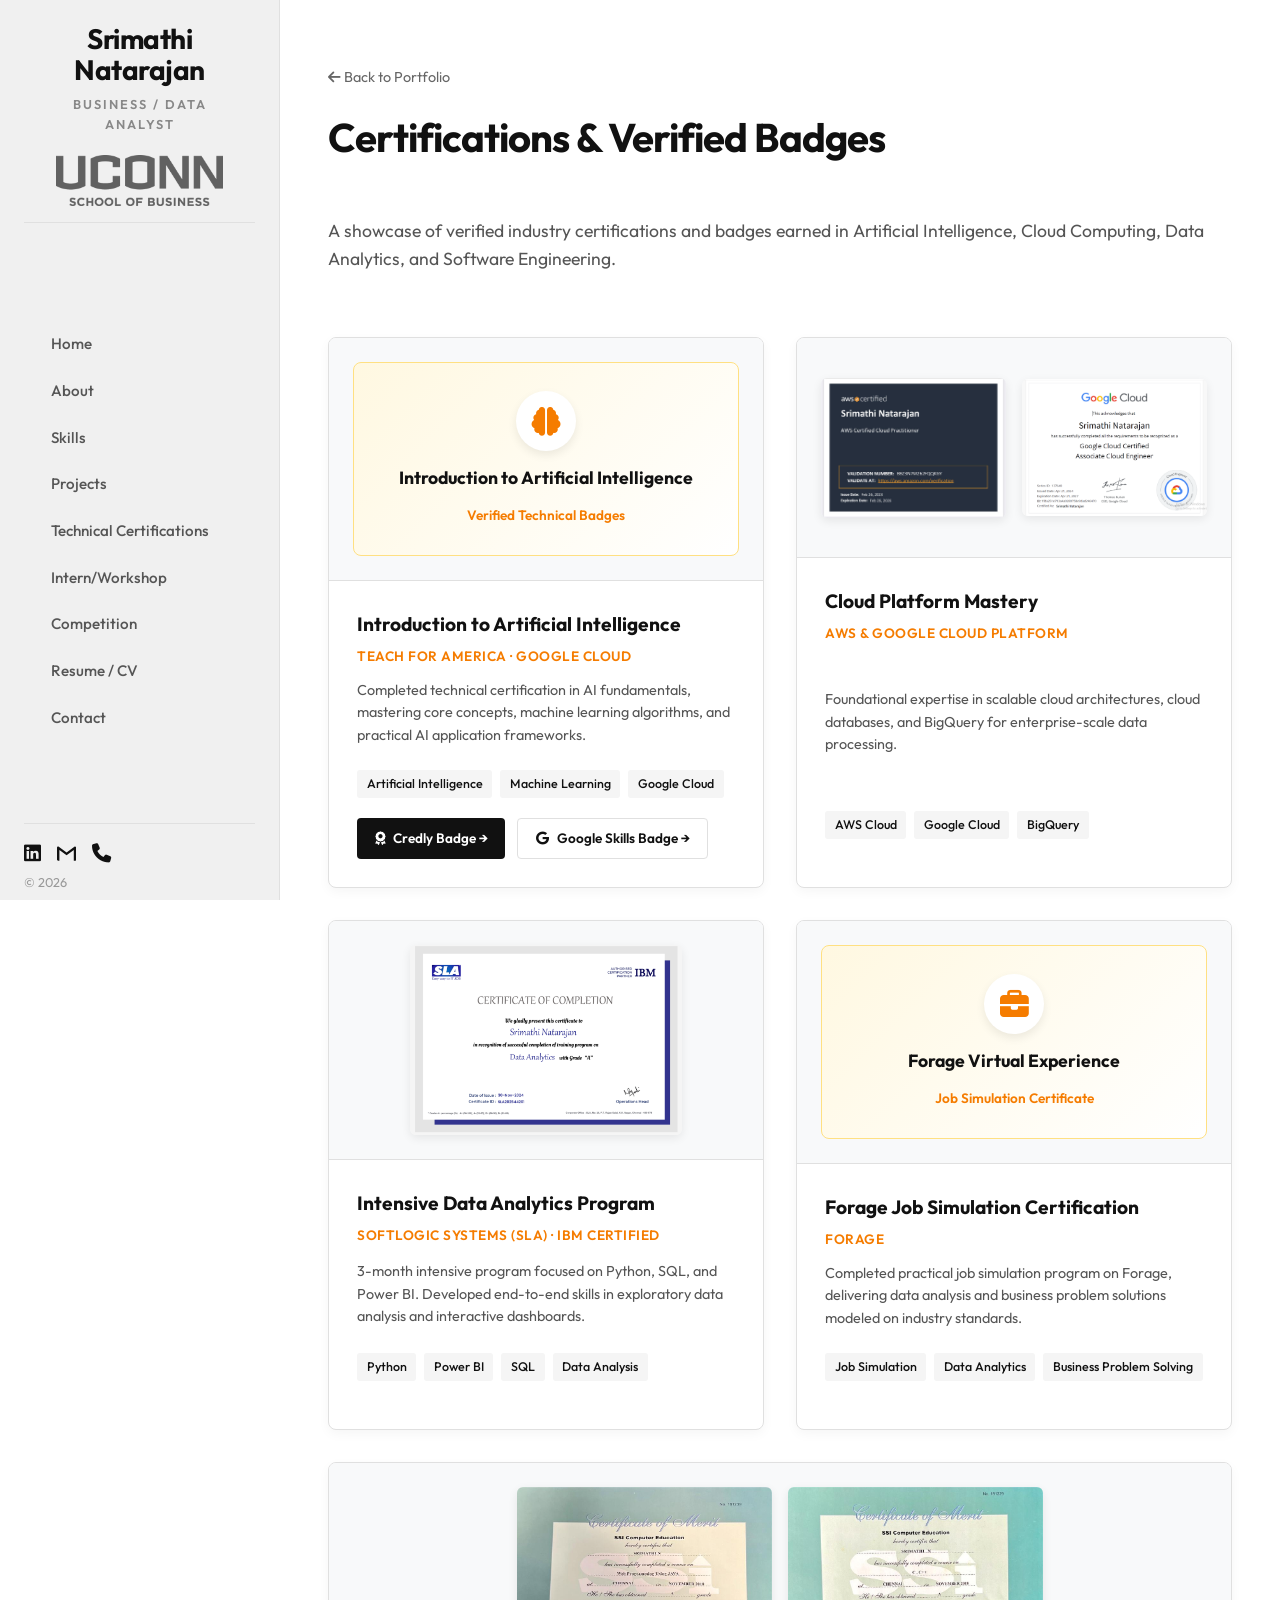
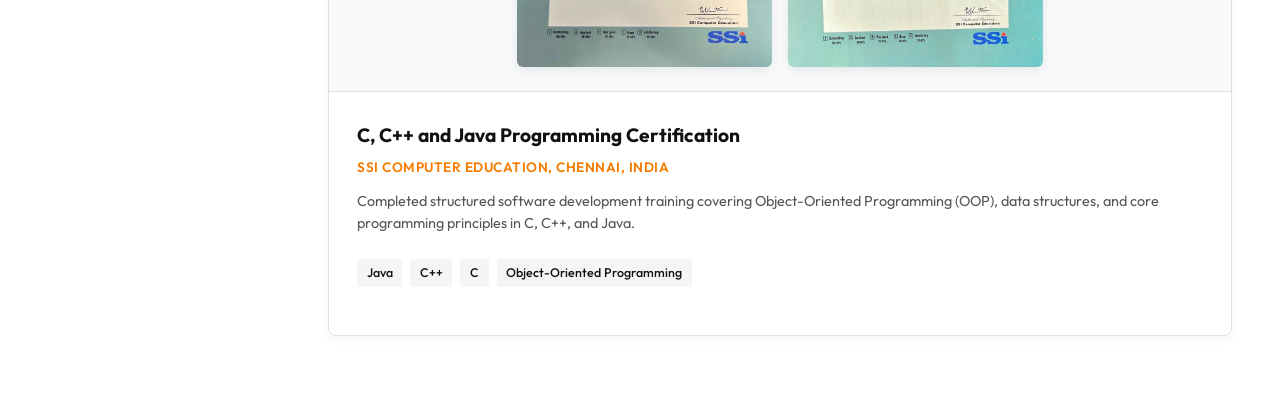
==== certifications.html @ 3b70337e "Add files via upload" ====
<!DOCTYPE html>
<html lang="en">

<head>
    <meta charset="UTF-8">
    <meta name="viewport" content="width=device-width, initial-scale=1.0">
    <title>Technical Certifications | Srimathi Natarajan</title>
    <meta name="description"
        content="Technical certifications and verified professional badges earned by Srimathi Natarajan in AI, Cloud, Data Analytics, and Software Engineering.">
    <link rel="preconnect" href="https://fonts.googleapis.com">
    <link rel="preconnect" href="https://fonts.gstatic.com" crossorigin>
    <link href="https://fonts.googleapis.com/css2?family=Outfit:wght@300;400;500;600;700&display=swap" rel="stylesheet">
    <link rel="stylesheet" href="https://cdnjs.cloudflare.com/ajax/libs/font-awesome/6.4.0/css/all.min.css">
    <link rel="stylesheet" href="style.css">
</head>

<body>
    <div class="app-layout">
        <!-- Sidebar Navigation -->
        <aside class="sidebar">
            <div class="sidebar-header">
                <h2>Srimathi Natarajan</h2>
                <p>Business / Data Analyst</p>
                <div class="logo-container">
                    <img src="uconn_business_logo.png" alt="Uconn Business Logo" class="uconn-logo">
                </div>
            </div>

            <nav class="sidebar-nav">
                <a href="index.html#hero" class="nav-link">Home</a>
                <a href="index.html#about" class="nav-link">About</a>
                <a href="index.html#skills" class="nav-link">Skills</a>
                <a href="projects.html" class="nav-link">Projects</a>
                <a href="certifications.html" class="nav-link active">Technical Certifications</a>
                <a href="intern-workshop.html" class="nav-link">Intern/Workshop</a>
                <a href="travelers-case-study.html" class="nav-link">Competition</a>
                <a href="Srimathi_Natarajan_Resume.pdf" target="_blank" class="nav-link"
                    download="Srimathi_Natarajan_Resume">Resume / CV</a>
                <a href="index.html#contact" class="nav-link">Contact</a>
            </nav>

            <div class="sidebar-footer">
                <div class="social-links">
                    <button class="social-btn" data-url="https://www.linkedin.com/in/srimathi-natarajan-424b54169">
                        <i class="fa-brands fa-linkedin"></i>
                    </button>
                    <button class="social-btn"
                        data-url="https://mail.google.com/mail/?view=cm&fs=1&to=srimathi.natarajan23@gmail.com">
                        <svg class="gmail-icon" xmlns="http://www.w3.org/2000/svg" viewBox="0 0 24 24">
                            <path
                                d="M24 4.5v15c0 .85-.65 1.5-1.5 1.5H21V7.39l-9 6.58-9-6.58V21H1.5C.65 21 0 20.35 0 19.5v-15c0-1.17 1.32-1.88 2.26-1.19L12 10.61l9.74-7.3c.94-.69 2.26 0 2.26 1.19z" />
                        </svg>
                    </button>
                    <button class="social-btn" data-url="tel:8607077606">
                        <i class="fa-solid fa-phone"></i>
                    </button>
                </div>
                <p>&copy; 2026</p>
            </div>
        </aside>

        <!-- Mobile Header Toggle -->
        <div class="mobile-toggle-bar">
            <div class="brand">Srimathi</div>
            <button class="menu-toggle"><i class="fa-solid fa-bars"></i></button>
        </div>

        <!-- Main Content -->
        <main class="main-content">
            <section class="section">
                <div class="container">
                    <header class="page-header">
                        <a href="index.html" class="back-link">
                            <i class="fa-solid fa-arrow-left"></i> Back to Portfolio
                        </a>
                        <h1 class="section-title">Certifications &amp; Verified Badges</h1>
                        <p class="section-subtitle">A showcase of verified industry certifications and badges earned in Artificial Intelligence, Cloud Computing, Data Analytics, and Software Engineering.</p>
                    </header>

                    <!-- Certifications Showcase Grid -->
                    <div class="cert-showcase-grid">

                        <!-- 1. AI Certification & Badges -->
                        <div class="cert-visual-card">
                            <div class="cert-media-wrap">
                                <div class="cert-badge-box">
                                    <div class="cert-badge-icon-wrapper">
                                        <i class="fa-solid fa-brain"></i>
                                    </div>
                                    <strong style="font-size: 1.1rem; color: var(--text-black);">Introduction to Artificial Intelligence</strong>
                                    <span style="font-size: 0.85rem; color: #f57c00; font-weight: 600;">Verified Technical Badges</span>
                                </div>
                            </div>
                            <div class="cert-body">
                                <h3>Introduction to Artificial Intelligence</h3>
                                <p class="cert-org">Teach For America &middot; Google Cloud</p>
                                <p>Completed technical certification in AI fundamentals, mastering core concepts, machine learning algorithms, and practical AI application frameworks.</p>
                                <div class="cert-tags">
                                    <span>Artificial Intelligence</span>
                                    <span>Machine Learning</span>
                                    <span>Google Cloud</span>
                                </div>
                                <div class="cert-links">
                                    <a href="https://www.credly.com/badges/fa4dc673-edb9-4916-a87b-080b21020814" target="_blank" rel="noopener noreferrer" class="cert-link-btn">
                                        <i class="fa-solid fa-award"></i> Credly Badge &rarr;
                                    </a>
                                    <a href="https://www.skills.google/public_profiles/f2c7f823-67c6-489e-9fb5-f563c158ccdb/badges/26082432" target="_blank" rel="noopener noreferrer" class="cert-link-btn btn-outline-cert">
                                        <i class="fa-brands fa-google"></i> Google Skills Badge &rarr;
                                    </a>
                                </div>
                            </div>
                        </div>

                        <!-- 2. Cloud Platform Mastery -->
                        <div class="cert-visual-card">
                            <div class="cert-media-wrap">
                                <img src="aws_certification.png" alt="AWS Certified Cloud Practitioner">
                                <img src="gcp_certification.png" alt="Google Cloud Certified Associate Cloud Engineer">
                            </div>
                            <div class="cert-body">
                                <h3>Cloud Platform Mastery</h3>
                                <p class="cert-org">AWS &amp; Google Cloud Platform</p>
                                <p>Foundational expertise in scalable cloud architectures, cloud databases, and BigQuery for enterprise-scale data processing.</p>
                                <div class="cert-tags">
                                    <span>AWS Cloud</span>
                                    <span>Google Cloud</span>
                                    <span>BigQuery</span>
                                </div>
                            </div>
                        </div>

                        <!-- 3. Data Analytics Program -->
                        <div class="cert-visual-card">
                            <div class="cert-media-wrap">
                                <img src="data_analytics_cert.png" alt="Data Analytics Certificate" class="single-cert-img">
                            </div>
                            <div class="cert-body">
                                <h3>Intensive Data Analytics Program</h3>
                                <p class="cert-org">Softlogic Systems (SLA) &middot; IBM Certified</p>
                                <p>3-month intensive program focused on Python, SQL, and Power BI. Developed end-to-end skills in exploratory data analysis and interactive dashboards.</p>
                                <div class="cert-tags">
                                    <span>Python</span>
                                    <span>Power BI</span>
                                    <span>SQL</span>
                                    <span>Data Analysis</span>
                                </div>
                            </div>
                        </div>

                        <!-- 4. Forage Job Simulation -->
                        <div class="cert-visual-card">
                            <div class="cert-media-wrap">
                                <div class="cert-badge-box">
                                    <div class="cert-badge-icon-wrapper">
                                        <i class="fa-solid fa-briefcase"></i>
                                    </div>
                                    <strong style="font-size: 1.1rem; color: var(--text-black);">Forage Virtual Experience</strong>
                                    <span style="font-size: 0.85rem; color: #f57c00; font-weight: 600;">Job Simulation Certificate</span>
                                </div>
                            </div>
                            <div class="cert-body">
                                <h3>Forage Job Simulation Certification</h3>
                                <p class="cert-org">Forage</p>
                                <p>Completed practical job simulation program on Forage, delivering data analysis and business problem solutions modeled on industry standards.</p>
                                <div class="cert-tags">
                                    <span>Job Simulation</span>
                                    <span>Data Analytics</span>
                                    <span>Business Problem Solving</span>
                                </div>
                            </div>
                        </div>

                        <!-- 5. Programming Certification -->
                        <div class="cert-visual-card" style="grid-column: span 2;">
                            <div class="cert-media-wrap">
                                <img src="java_certification.png" alt="Java Programming Certificate">
                                <img src="cpp_certification.png" alt="C/C++ Programming Certificate">
                            </div>
                            <div class="cert-body">
                                <h3>C, C++ and Java Programming Certification</h3>
                                <p class="cert-org">SSI Computer Education, Chennai, India</p>
                                <p>Completed structured software development training covering Object-Oriented Programming (OOP), data structures, and core programming principles in C, C++, and Java.</p>
                                <div class="cert-tags">
                                    <span>Java</span>
                                    <span>C++</span>
                                    <span>C</span>
                                    <span>Object-Oriented Programming</span>
                                </div>
                            </div>
                        </div>

                    </div>
                </div>
            </section>
        </main>
    </div>
    <script src="script.js"></script>
</body>

</html>
---- style.css ----
:root {
    /* Strict Neutral Monochrome - Grey & White */
    --bg-white: #ffffff;
    --bg-grey: #f9f9f9;
    --bg-sidebar: #f0f0f0;
    /* Light Grey Sidebar */

    --text-black: #111111;
    --text-grey: #555555;
    --border-color: #e0e0e0;

    --font-main: 'Outfit', sans-serif;
    --transition: all 0.3s ease;

    --sidebar-width: 280px;
}

* {
    margin: 0;
    padding: 0;
    box-sizing: border-box;
}

html {
    scroll-behavior: smooth;
}

body {
    font-family: var(--font-main);
    color: var(--text-black);
    background-color: var(--bg-white);
    line-height: 1.6;
}

a {
    text-decoration: none;
    color: inherit;
    transition: var(--transition);
}

img {
    max-width: 100%;
    display: block;
}

/* Layout */
.app-layout {
    display: flex;
    min-height: 100vh;
}

/* Sidebar Styling */
.sidebar {
    width: var(--sidebar-width);
    background-color: var(--bg-sidebar);
    height: 100vh;
    position: fixed;
    top: 0;
    left: 0;
    padding: 0.5rem 1.5rem;
    display: flex;
    flex-direction: column;
    justify-content: space-between;
    border-right: 1px solid var(--border-color);
    z-index: 100;
}

.sidebar-header {
    margin-bottom: 0.5rem;
}

.logo-container {
    display: flex;
    align-items: center;
    gap: 1rem;
    margin-bottom: 0.5rem;
    margin-top: 0.5rem;
    /* Space between logos and name */
}

.sidebar-header h2 {
    font-size: 1.5rem;
    font-weight: 700;
    letter-spacing: -0.5px;
    margin-bottom: 0px;
    line-height: 1.1;
}

.sidebar-header p {
    color: var(--text-grey);
    font-size: 0.9rem;
    text-transform: uppercase;
    letter-spacing: 1px;
    font-weight: 500;
}

.uconn-logo {
    width: 100%;
    max-width: 160px;
    /* Slightly smaller */
    height: auto;
    object-fit: contain;
    display: block;
    margin: 0 auto;
    filter: grayscale(100%) opacity(0.7);
    /* Desaturate and reduce opacity for subtlety */
    transition: var(--transition);
}

.uconn-logo:hover {
    filter: grayscale(0%) opacity(1);
    /* Show full color on hover */
}

.sidebar-nav {
    display: flex;
    flex-direction: column;
    gap: 0.2rem;
    margin-top: 0.5rem;
    padding: 0 0.5rem;
    /* Add side padding for links */
}

.nav-link {
    padding: 0.6rem 1rem;
    color: var(--text-grey);
    font-weight: 500;
    font-size: 0.95rem;
    border-radius: 8px;
    transition: all 0.3s cubic-bezier(0.4, 0, 0.2, 1);
    display: block;
    border-left: 3px solid transparent;
}

.nav-link:hover {
    background-color: var(--bg-white);
    color: var(--text-black);
    transform: translateX(4px);
    box-shadow: 0 4px 12px rgba(0, 0, 0, 0.05);
}

.nav-link.active {
    background-color: white;
    color: var(--text-black);
    font-weight: 600;
    border-left-color: var(--text-black);
    box-shadow: 0 4px 12px rgba(0, 0, 0, 0.05);
}

.sidebar-footer {
    border-top: 1px solid var(--border-color);
    padding-top: 1.25rem;
}

.social-links {
    display: flex;
    gap: 1rem;
    font-size: 1.2rem;
    margin-bottom: 0.5rem;
    align-items: center;
    /* Ensure vertical alignment for SVG and Icons */
}

.gmail-icon {
    width: 1.2rem;
    height: 1.2rem;
    fill: currentColor;
}

.social-btn {
    background: none;
    border: none;
    padding: 0;
    color: inherit;
    font-size: 1.2rem;
    cursor: pointer;
    transition: var(--transition);
    -webkit-tap-highlight-color: transparent;
    -webkit-touch-callout: none;
    user-select: none;
    display: flex;
    align-items: center;
    justify-content: center;
}

.social-btn:hover {
    color: var(--text-grey);
}

.social-btn:hover .gmail-icon {
    fill: var(--text-grey);
}

.social-btn:active {
    transform: scale(0.95);
}

.sidebar-footer p {
    font-size: 0.8rem;
    color: #999;
}

/* Mobile Toggle - Hidden on Desktop */
.mobile-toggle-bar {
    display: none;
    position: fixed;
    top: 0;
    left: 0;
    width: 100%;
    background: var(--bg-white);
    padding: 1rem;
    z-index: 1000;
    border-bottom: 1px solid var(--border-color);
    justify-content: space-between;
    align-items: center;
}

.mobile-toggle-bar .brand {
    font-weight: 700;
    font-size: 1.2rem;
}

.menu-toggle {
    background: none;
    border: none;
    font-size: 1.5rem;
    cursor: pointer;
}

/* Main Content */
.main-content {
    margin-left: var(--sidebar-width);
    flex: 1;
    width: calc(100% - var(--sidebar-width));
}

.container {
    max-width: 1400px;
    margin: 0 auto;
    padding: 0 3rem;
}

.section {
    padding: 4rem 0;
    min-height: 80vh;
    display: flex;
    align-items: center;
}

.bg-grey {
    background-color: var(--bg-grey);
}

.section-title {
    font-size: 2.5rem;
    font-weight: 700;
    margin-bottom: 3rem;
    letter-spacing: -1px;
}

/* Hero Section */
.hero-section {
    padding-top: 1rem;
    min-height: auto;
}

.hero-container-stacked {
    display: flex;
    flex-direction: column;
    gap: 5rem;
    /* Large gap for 'airy' top menu feel */
}

.hero-container {
    display: grid;
    grid-template-columns: 1fr 300px;
    /* Text Left, Image Right */
    gap: 4rem;
    align-items: center;
}

.hero-image-wrapper {
    position: relative;
    z-index: 1;
    padding: 20px;
    border: 2px solid #d4af37;
    border-radius: 35px;
    max-width: 100%;
    box-shadow: 0 10px 30px rgba(0, 0, 0, 0.08);
}

.hero-sub-nav {
    display: flex;
    justify-content: flex-end;
    /* Modern top-right menu style */
    gap: 3.5rem;
    padding: 1rem 0;
    border-bottom: 1px solid rgba(0, 0, 0, 0.08);
    /* Subtle border for menu definition */
    width: 100%;
}

.hero-sub-nav a {
    font-size: 0.85rem;
    font-weight: 600;
    text-transform: uppercase;
    letter-spacing: 1.5px;
    color: var(--text-grey);
    white-space: nowrap;
    transition: all 0.3s cubic-bezier(0.4, 0, 0.2, 1);
    position: relative;
    padding: 0.5rem 0;
}

.hero-sub-nav a::after {
    content: '';
    position: absolute;
    bottom: 0;
    left: 0;
    width: 0;
    height: 2px;
    background: var(--text-black);
    transition: width 0.3s ease;
}

.hero-sub-nav a:hover {
    color: var(--text-black);
}

.hero-sub-nav a:hover::after {
    width: 100%;
}

@media (max-width: 768px) {
    .hero-sub-nav {
        gap: 1.2rem;
        flex-wrap: wrap;
        justify-content: center;
    }

    .hero-sub-nav a {
        font-size: 0.7rem;
    }
}

.profile-img {
    width: 100%;
    height: auto;
    border-radius: 20px;
    box-shadow: none;
    display: block;
}

.hero-text .greeting {
    font-size: 1.1rem;
    color: var(--text-grey);
    margin-bottom: 0.5rem;
}

.hero-text h1 {
    font-size: 3.5rem;
    line-height: 1.1;
    margin-bottom: 1rem;
    letter-spacing: -1.5px;
    font-weight: 700;
}

.hero-text h2 {
    font-size: 1.5rem;
    color: var(--text-grey);
    font-weight: 400;
    margin-bottom: 2rem;
}

.hero-text h3 {
    font-size: 1.05rem;
    color: var(--text-grey);
    font-weight: 400;
    line-height: 1.8;
    margin-bottom: 2.5rem;
    margin-top: 0;
}

.hero-text .bio {
    margin-bottom: 2rem;
    font-size: 1.1rem;
    border-left: 3px solid var(--text-black);
    padding-left: 1rem;
}

.hero-actions {
    display: flex;
    gap: 1rem;
    justify-content: center;
    /* Center align buttons */
}

.btn {
    padding: 0.75rem 2.5rem;
    font-size: 0.75rem;
    font-weight: 700;
    text-transform: uppercase;
    letter-spacing: 1.5px;
    cursor: pointer;
    border: none;
    transition: var(--transition);
}

.btn-primary {
    background-color: var(--text-black);
    color: white;
    border: 2px solid var(--text-black);
}

.btn-primary:hover {
    background-color: var(--text-grey);
}

.btn-outline {
    background-color: white;
    border: 2px solid var(--text-black);
    color: var(--text-black);
}

.btn-outline:hover {
    background-color: var(--text-black);
    color: white;
}

/* Quote Section */
.quote-section {
    padding: 5rem 0;
    background-color: var(--grey);
    border-top: 1px solid var(--border-color);
    border-bottom: 1px solid var(--border-color);
}

.quote-content {
    max-width: 800px;
    margin: 0 auto;
    text-align: center;
}

.quote-text {
    font-size: 2rem;
    font-weight: 500;
    font-style: italic;
    color: var(--text-black);
    line-height: 1.4;
    margin-bottom: 1.5rem;
}

.quote-author {
    font-size: 1rem;
    font-weight: 600;
    color: #666;
    text-transform: uppercase;
    letter-spacing: 2px;
}

@media (max-width: 900px) {
    .quote-text {
        font-size: 1.5rem;
    }
}

/* Professional Summary Section */
.summary-container {
    max-width: 900px;
}

.summary-item {
    margin-bottom: 2.5rem;
    position: relative;
    padding: 2rem;
    background: var(--bg-white);
    border: 1px solid var(--border-color);
    border-radius: 8px;
    transition: var(--transition);
}

.summary-item:hover {
    border-color: var(--text-black);
    box-shadow: 0 10px 30px rgba(0, 0, 0, 0.05);
    transform: translateY(-3px);
}

.summary-header {
    margin-bottom: 1.5rem;
    display: flex;
    flex-wrap: wrap;
    align-items: center;
    /* Better alignment for logos */
    gap: 1.2rem;
}

.summary-logo {
    height: 32px;
    width: auto;
    object-fit: contain;
    opacity: 1;
    transition: var(--transition);
}

.summary-logo:hover {
    transform: scale(1.05);
}

.summary-role {
    font-size: 1.4rem;
    font-weight: 700;
    margin: 0;
}

.summary-org-row {
    display: flex;
    align-items: center;
    gap: 1.5rem;
}

.summary-org {
    font-size: 1rem;
    color: var(--text-grey);
    font-weight: 600;
}

.summary-grade {
    font-size: 0.95rem;
    color: var(--text-black);
    font-weight: 700;
    padding: 0.2rem 0.6rem;
    background: #f0f0f0;
    border-radius: 4px;
}

.summary-period {
    font-size: 0.9rem;
    color: #999;
    font-weight: 500;
    margin-left: auto;
}

.summary-desc {
    font-size: 1.05rem;
    color: var(--text-grey);
    max-width: 800px;
    margin-bottom: 1.5rem;
}

/* Education Interaction */
.sidebar-header {
    padding: 1rem 2rem 0.5rem 2rem;
    border-bottom: 1px solid var(--border-color);
    text-align: center;
}

.sidebar-header h2 {
    font-size: 1.75rem;
    font-weight: 700;
    margin-bottom: 0.5rem;
    letter-spacing: -0.5px;
    color: var(--text-black);
}

.sidebar-header p {
    font-size: 0.8rem;
    color: #888;
    margin-bottom: 1.25rem;
    font-weight: 600;
    letter-spacing: 2px;
    text-transform: uppercase;
}

.logo-container {
    margin-top: 0;
    padding: 0;
    background: transparent;
    border: none;
    display: flex;
    justify-content: center;
    align-items: center;
}

.uconn-logo {
    max-width: 100%;
    height: auto;
    max-height: 65px;
    opacity: 0.9;
}

.details-toggle-btn {
    background: none;
    border: 1px solid var(--border-color);
    padding: 0.6rem 1.2rem;
    border-radius: 4px;
    cursor: pointer;
    font-family: inherit;
    font-weight: 600;
    font-size: 0.9rem;
    display: flex;
    align-items: center;
    gap: 0.8rem;
    transition: var(--transition);
    color: var(--text-black);
}

.details-toggle-btn:hover {
    background: #f8f8f8;
    border-color: var(--text-black);
}

.details-toggle-btn i {
    font-size: 0.8rem;
    transition: transform 0.4s cubic-bezier(0.175, 0.885, 0.32, 1.275);
}

.details-toggle-btn[aria-expanded="true"] i {
    transform: rotate(180deg);
}

.summary-details-collapsible {
    max-height: 0;
    overflow: hidden;
    transition: max-height 0.5s cubic-bezier(0.4, 0, 0.2, 1), opacity 0.4s ease;
    opacity: 0;
}

.summary-details-collapsible.active {
    max-height: 500px;
    /* Large enough to hold content */
    opacity: 1;
    margin-top: 1.5rem;
}

.summary-details {
    padding-top: 1rem;
    border-top: 1px dashed var(--border-color);
}

/* About Grid */
.about-grid {
    display: grid;
    grid-template-columns: 1.2fr 0.8fr;
    gap: 4rem;
    align-items: center;
}

.about-text p {
    margin-bottom: 1.5rem;
}

.about-text p:last-child {
    margin-bottom: 0;
}

.about-visuals {
    position: relative;
    height: auto;
    display: flex;
    align-items: flex-start;
    justify-content: center;
}

.visual-single {
    width: 100%;
    height: 100%;
    display: flex;
    align-items: center;
    justify-content: center;
}

.visual-img-single {
    width: 100%;
    max-width: 500px;
    height: auto;
    object-fit: cover;
    border-radius: 12px;
    box-shadow: 0 20px 40px rgba(0, 0, 0, 0.15);
    transition: var(--transition);
    filter: drop-shadow(0 0 10px rgba(0, 100, 255, 0.1));
}

.visual-img-single:hover {
    transform: scale(1.02) translateY(-5px);
    box-shadow: 0 30px 60px rgba(0, 0, 0, 0.25);
    filter: drop-shadow(0 0 15px rgba(0, 100, 255, 0.2));
}

@media (max-width: 900px) {
    .about-grid {
        grid-template-columns: 1fr;
        gap: 3rem;
    }

    .about-visuals {
        height: auto;
        order: -1;
    }


}

.stat-box h3 {
    font-size: 2.5rem;
    font-weight: 700;
}

/* Languages */
.about-languages {
    margin-top: 3rem;
}

.language-list {
    display: flex;
    gap: 2rem;
    flex-wrap: wrap;
}

.language-item {
    display: flex;
    flex-direction: column;
    gap: 0.5rem;
    padding: 1rem 1.5rem;
    background: white;
    border: 1px solid var(--border-color);
    border-left: 3px solid var(--text-black);
    transition: all 0.3s ease;
    min-width: 180px;
}

.language-item:hover {
    border-left-color: #d4af37;
    transform: translateY(-3px);
    box-shadow: 0 5px 15px rgba(0, 0, 0, 0.08);
}

.language-name {
    font-weight: 600;
    font-size: 1rem;
    color: var(--text-black);
}

.language-level {
    font-size: 0.85rem;
    color: var(--text-grey);
}

/* Skills */
.skills-grid {
    display: grid;
    grid-template-columns: repeat(2, 1fr);
    gap: 2rem;
    margin-top: 3rem;
}

@media (max-width: 768px) {
    .skills-grid {
        grid-template-columns: 1fr;
    }
}

.skill-card {
    background: linear-gradient(135deg, #f8f8f8 0%, #ffffff 100%);
    padding: 2.5rem;
    border: 1px solid var(--border-color);
    border-left: 4px solid var(--text-black);
    transition: all 0.4s cubic-bezier(0.4, 0, 0.2, 1);
    display: flex;
    flex-direction: column;
    position: relative;
    overflow: hidden;
    opacity: 0;
    animation: fadeInUp 0.6s ease forwards;
}

.skill-card::before {
    content: '';
    position: absolute;
    top: 0;
    left: 0;
    width: 100%;
    height: 100%;
    background: linear-gradient(135deg, rgba(212, 175, 55, 0.05) 0%, rgba(0, 0, 0, 0.02) 100%);
    opacity: 0;
    transition: opacity 0.4s ease;
    pointer-events: none;
}

.skill-card:hover::before {
    opacity: 1;
}

.skill-card:nth-child(1) {
    animation-delay: 0.1s;
}

.skill-card:nth-child(2) {
    animation-delay: 0.2s;
}

.skill-card:nth-child(3) {
    animation-delay: 0.3s;
}

.skill-card:nth-child(4) {
    animation-delay: 0.4s;
}

.skill-card:nth-child(5) {
    animation-delay: 0.5s;
}

.skill-card:nth-child(6) {
    animation-delay: 0.6s;
}

.skill-card:nth-child(7) {
    animation-delay: 0.7s;
}

@keyframes fadeInUp {
    from {
        opacity: 0;
        transform: translateY(30px);
    }

    to {
        opacity: 1;
        transform: translateY(0);
    }
}

.skill-card:hover {
    background: linear-gradient(135deg, #ffffff 0%, #fafafa 100%);
    box-shadow: 0 15px 40px rgba(0, 0, 0, 0.12);
    transform: translateY(-8px) scale(1.02);
    border-left-color: #d4af37;
    border-left-width: 6px;
}

.skill-icon {
    font-size: 2.5rem;
    color: var(--text-black);
    margin-bottom: 1.5rem;
    transition: all 0.4s cubic-bezier(0.4, 0, 0.2, 1);
    position: relative;
    z-index: 1;
}

.skill-card:hover .skill-icon {
    transform: scale(1.15) rotate(5deg);
    color: #d4af37;
}

.skill-card-title {
    font-size: 1.3rem;
    font-weight: 700;
    margin-bottom: 1rem;
    color: var(--text-black);
    position: relative;
    z-index: 1;
    transition: color 0.3s ease;
}

.skill-card:hover .skill-card-title {
    color: #d4af37;
}

.skill-card-desc {
    font-size: 0.95rem;
    line-height: 1.7;
    color: var(--text-grey);
    margin-bottom: 1.5rem;
    flex-grow: 1;
    position: relative;
    z-index: 1;
}

.skill-tags {
    display: flex;
    gap: 0.5rem;
    flex-wrap: wrap;
    position: relative;
    z-index: 1;
}

.skill-tags span {
    padding: 0.4rem 0.8rem;
    background: white;
    border: 1px solid var(--border-color);
    font-size: 0.8rem;
    font-weight: 600;
    color: var(--text-black);
    transition: all 0.3s cubic-bezier(0.4, 0, 0.2, 1);
    position: relative;
    overflow: hidden;
}

.skill-tags span::before {
    content: '';
    position: absolute;
    top: 0;
    left: -100%;
    width: 100%;
    height: 100%;
    background: linear-gradient(90deg, transparent, rgba(212, 175, 55, 0.2), transparent);
    transition: left 0.5s ease;
}

.skill-card:hover .skill-tags span::before {
    left: 100%;
}

.skill-card:hover .skill-tags span {
    background: var(--bg-grey);
    border-color: var(--text-black);
    transform: translateY(-2px);
}

.skill-tags span:hover {
    background: #d4af37 !important;
    color: white !important;
    border-color: #d4af37 !important;
    transform: translateY(-4px) scale(1.05) !important;
}

/* Projects */
.projects-grid {
    display: grid;
    grid-template-columns: 1fr;
    gap: 2rem;
}

.project-card-modern {
    background: white;
    padding: 2.5rem;
    border: 1px solid var(--border-color);
    transition: all 0.3s ease;
    box-shadow: 0 2px 8px rgba(0, 0, 0, 0.04);
}

.project-card-modern:hover {
    box-shadow: 0 8px 24px rgba(0, 0, 0, 0.12);
    transform: translateY(-4px);
}

.project-header {
    display: flex;
    justify-content: space-between;
    align-items: flex-start;
    gap: 1rem;
    margin-bottom: 0.5rem;
}

.project-header h3 {
    font-size: 1.5rem;
    font-weight: 700;
    margin: 0;
    flex: 1;
}

.project-badge {
    background: #fff8e1;
    color: #f57c00;
    padding: 0.4rem 0.8rem;
    font-size: 0.75rem;
    font-weight: 600;
    border-radius: 4px;
    white-space: nowrap;
}

.project-date {
    font-size: 0.85rem;
    color: #999;
    margin-bottom: 2rem;
    font-weight: 500;
}

.project-sections {
    display: grid;
    grid-template-columns: repeat(3, 1fr);
    gap: 2rem;
    margin-bottom: 2rem;
}

@media (max-width: 900px) {
    .project-sections {
        grid-template-columns: 1fr;
        gap: 1.5rem;
    }
}

.project-section h4 {
    font-size: 0.75rem;
    font-weight: 700;
    letter-spacing: 1px;
    color: #999;
    margin-bottom: 0.8rem;
}

.project-section p {
    font-size: 0.9rem;
    line-height: 1.6;
    color: var(--text-grey);
    margin: 0;
}

.project-section strong {
    color: #f57c00;
    font-weight: 600;
}

.project-tools h4 {
    font-size: 0.75rem;
    font-weight: 700;
    letter-spacing: 1px;
    color: #999;
    margin-bottom: 1rem;
}

.project-tools .tech-tags {
    display: flex;
    gap: 0.5rem;
    flex-wrap: wrap;
}

.project-tools .tech-tags span {
    font-size: 0.8rem;
    background: #f5f5f5;
    padding: 0.4rem 0.8rem;
    border-radius: 4px;
    color: var(--text-black);
    font-weight: 500;
}

.project-card {
    background: var(--bg-white);
    padding: 2rem;
    border: 1px solid var(--border-color);
    transition: var(--transition);
}

.project-card:hover {
    border-color: var(--text-black);
    transform: translateY(-5px);
}

.project-card h3 {
    font-size: 1.4rem;
    margin-bottom: 0.5rem;
}

.project-card p {
    color: var(--text-grey);
    margin-bottom: 1.5rem;
    font-size: 0.95rem;
}

.project-details {
    list-style: none;
    padding: 0;
    margin: 1.5rem 0;
}

.project-details li {
    margin-bottom: 0.8rem;
    padding-left: 1.5rem;
    position: relative;
    font-size: 0.9rem;
    line-height: 1.6;
    color: var(--text-grey);
}

.project-details li::before {
    content: "▸";
    position: absolute;
    left: 0;
    color: #d4af37;
    font-weight: bold;
}

.project-details strong {
    color: var(--text-black);
    font-weight: 600;
}

.tech-tags span {
    font-size: 0.75rem;
    background: var(--bg-grey);
    padding: 0.2rem 0.5rem;
    margin-right: 0.5rem;
    text-transform: uppercase;
}

/* Contact */
.contact-container {
    text-align: center;
    max-width: 600px;
}

.email-btn {
    display: inline-block;
    font-size: 1.5rem;
    font-weight: 700;
    text-decoration: underline;
    margin-bottom: 2rem;
}

.simple-form {
    display: flex;
    flex-direction: column;
    gap: 1rem;
}

.simple-form input,
.simple-form textarea {
    padding: 1rem;
    border: 1px solid var(--border-color);
    background: var(--bg-grey);
    font-family: inherit;
}

.simple-form input:focus,
.simple-form textarea:focus {
    outline: none;
    border-color: var(--text-black);
    background: white;
}

/* Responsive */
@media (max-width: 900px) {
    .sidebar {
        transform: translateX(-100%);
        transition: transform 0.3s ease;
        width: 100%;
        top: 60px;
        /* Below toggle bar */
    }

    .sidebar.active {
        transform: translateX(0);
    }

    .mobile-toggle-bar {
        display: flex;
    }

    .main-content {
        margin-left: 0;
        width: 100%;
        padding-top: 60px;
    }

    .hero-container {
        grid-template-columns: 1fr;
        text-align: center;
    }

    .hero-image-wrapper {
        margin: 0 auto;
        max-width: 200px;
        /* Even smaller on mobile */
    }

    .container {
        padding: 0 1.5rem;
    }

    .about-grid {
        grid-template-columns: 1fr;
    }

    .hero-actions {
        justify-content: center;
    }
}

/* Intern/Workshop Page Styles */
.page-header {
    margin-bottom: 4rem;
}

.back-link {
    text-decoration: none;
    color: #666;
    font-size: 0.9rem;
    margin-bottom: 1rem;
    display: inline-block;
    transition: var(--transition);
}

.back-link:hover {
    color: var(--text-black);
}

.section-subtitle {
    color: var(--text-grey);
    font-size: 1.1rem;
}

.experience-group {
    margin-bottom: 5rem;
}

.group-title {
    font-size: 1.5rem;
    margin-bottom: 3rem;
    text-transform: uppercase;
    letter-spacing: 2px;
    border-bottom: 1px solid var(--border-color);
    padding-bottom: 1rem;
}

.timeline-item {
    margin-bottom: 3rem;
    position: relative;
    padding-left: 2rem;
    border-left: 2px solid var(--border-color);
}

.timeline-date {
    font-size: 0.85rem;
    color: #888;
    display: block;
    margin-bottom: 0.5rem;
    font-weight: 500;
}

.experience-list {
    list-style-type: none;
    padding: 0;
}

.experience-list li {
    margin-bottom: 0.8rem;
    position: relative;
    padding-left: 1.5rem;
}

.experience-list li::before {
    content: "\f0da";
    /* FontAwesome caret-right */
    font-family: "Font Awesome 6 Free";
    font-weight: 900;
    position: absolute;
    left: 0;
    top: 2px;
    color: var(--text-black);
    font-size: 0.8rem;
}

.workshop-grid {
    display: grid;
    grid-template-columns: repeat(2, 1fr);
    gap: 2rem;
}

@media (max-width: 768px) {
    .workshop-grid {
        grid-template-columns: 1fr;
    }
}

.workshop-card {
    padding: 2rem;
    background-color: var(--bg-grey);
    border: 1px solid var(--border-color);
    transition: var(--transition);
    text-align: center;
    /* Center align all content in the card */
}


#programming-cert-card {
    grid-column: 1 / span 2;
    justify-self: center;
    max-width: 500px;
    width: 100%;
}

.internship-card {
    grid-column: 1 / -1;
    max-width: 100%;
}

.workshop-card i {
    font-size: 1.5rem;
    margin-bottom: 1.5rem;
    color: var(--text-black);
}

.workshop-card h3 {
    font-size: 1.1rem;
    margin-bottom: 0.5rem;
}

.workshop-card .organization {
    font-size: 0.9rem;
    color: var(--text-grey);
    margin-bottom: 0.5rem;
}

.workshop-card .period {
    font-size: 0.85rem;
    color: #999;
    margin-bottom: 1rem;
    font-weight: 500;
}

.workshop-card .description {
    font-size: 0.95rem;
    line-height: 1.6;
}

.workshop-card:hover {
    background-color: white;
    box-shadow: 0 10px 30px rgba(0, 0, 0, 0.05);
    transform: translateY(-5px);
    border-color: var(--text-black);
}

/* Modal Styles */
.modal {
    display: none;
    position: fixed;
    z-index: 1000;
    left: 0;
    top: 0;
    width: 100%;
    height: 100%;
    overflow: auto;
    background-color: rgba(0, 0, 0, 0.9);
    backdrop-filter: blur(5px);
    opacity: 0;
    transition: opacity 0.3s ease;
}

.modal.active {
    display: flex;
    opacity: 1;
    align-items: center;
    justify-content: center;
}

.modal-content {
    background-color: var(--bg-white);
    padding: 2.5rem;
    width: 95%;
    max-width: 1100px;
    max-height: 95vh;
    display: flex;
    flex-direction: column;
    position: relative;
    border-radius: 4px;
    transform: translateY(20px);
    transition: transform 0.3s ease;
}

.modal.active .modal-content {
    transform: translateY(0);
}

.close-modal {
    position: absolute;
    right: 1.5rem;
    top: 1rem;
    color: #aaa;
    font-size: 2.5rem;
    font-weight: bold;
    cursor: pointer;
    z-index: 10;
    transition: var(--transition);
}

.close-modal:hover {
    color: var(--text-black);
}

.cert-container {
    display: flex;
    justify-content: center;
    align-items: flex-start;
    /* Restored Top-Alignment */
    flex-wrap: wrap;
    gap: 3rem;
    margin-top: 1rem;
    /* Reduced margin to push content up */
    flex-grow: 1;
    min-height: 0;
    overflow-y: auto;
    padding: 1rem;
}


.cert-item {
    display: flex;
    justify-content: center;
    align-items: center;
    flex: 0 1 auto;
}

.cert-image {
    max-width: 100%;
    max-height: calc(95vh - 120px);
    width: auto;
    height: auto;
    object-fit: contain;
    display: block;
    margin: 0 auto;
    border-radius: 4px;
    box-shadow: 0 10px 40px rgba(0, 0, 0, 0.15);
    filter: contrast(1.05) brightness(0.95);
    cursor: zoom-in;
    transition: transform 0.4s cubic-bezier(0.165, 0.84, 0.44, 1), box-shadow 0.3s ease;
}

.cert-image.maximized {
    transform: scale(1.4);
    cursor: zoom-out;
    z-index: 100;
    box-shadow: 0 30px 60px rgba(0, 0, 0, 0.3);
}

.cert-image:not(.maximized):hover {
    transform: scale(1.02);
}

@media (max-width: 768px) {
    .cert-container {
        gap: 2rem;
    }

    .cert-image.maximized {
        transform: scale(1.1);
    }

    .modal-content {
        padding: 2rem;
        width: 95%;
    }
}

/* Visual Certifications Showcase Grid */
.cert-showcase-grid {
    display: grid;
    grid-template-columns: repeat(2, 1fr);
    gap: 2rem;
    margin-top: 2rem;
}

@media (max-width: 900px) {
    .cert-showcase-grid {
        grid-template-columns: 1fr;
    }
}

.cert-visual-card {
    background: #fff;
    border: 1px solid var(--border-color);
    border-radius: 8px;
    overflow: hidden;
    box-shadow: 0 4px 12px rgba(0, 0, 0, 0.04);
    transition: transform 0.3s ease, box-shadow 0.3s ease;
    display: flex;
    flex-direction: column;
}

.cert-visual-card:hover {
    transform: translateY(-5px);
    box-shadow: 0 12px 24px rgba(0, 0, 0, 0.1);
    border-color: #f57c00;
}

.cert-media-wrap {
    background: #f8f9fa;
    padding: 1.5rem;
    border-bottom: 1px solid var(--border-color);
    display: flex;
    gap: 1rem;
    justify-content: center;
    align-items: center;
    min-height: 220px;
}

.cert-media-wrap img {
    max-height: 180px;
    max-width: 48%;
    width: auto;
    object-fit: contain;
    border-radius: 6px;
    box-shadow: 0 3px 10px rgba(0, 0, 0, 0.08);
    transition: transform 0.3s ease;
}

.cert-media-wrap img.single-cert-img {
    max-width: 85%;
    max-height: 190px;
}

.cert-media-wrap img:hover {
    transform: scale(1.04);
}

.cert-badge-box {
    background: linear-gradient(135deg, #fff8e1 0%, #ffffff 100%);
    border: 1px solid #ffe082;
    padding: 1.75rem 1.25rem;
    border-radius: 8px;
    width: 100%;
    text-align: center;
    display: flex;
    flex-direction: column;
    align-items: center;
    gap: 0.8rem;
}

.cert-badge-icon-wrapper {
    width: 60px;
    height: 60px;
    background: #fff;
    border-radius: 50%;
    display: flex;
    align-items: center;
    justify-content: center;
    box-shadow: 0 4px 10px rgba(0, 0, 0, 0.08);
    color: #f57c00;
    font-size: 1.8rem;
}

.cert-body {
    padding: 1.75rem;
    display: flex;
    flex-direction: column;
    flex-grow: 1;
}

.cert-body h3 {
    font-size: 1.2rem;
    font-weight: 700;
    margin-bottom: 0.4rem;
    color: var(--text-black);
}

.cert-body .cert-org {
    font-size: 0.85rem;
    font-weight: 600;
    color: #f57c00;
    margin-bottom: 0.75rem;
    text-transform: uppercase;
    letter-spacing: 0.5px;
}

.cert-body p {
    font-size: 0.9rem;
    color: var(--text-grey);
    line-height: 1.55;
    margin-bottom: 1.5rem;
    flex-grow: 1;
}

.cert-tags {
    display: flex;
    flex-wrap: wrap;
    gap: 0.5rem;
    margin-bottom: 1.25rem;
}

.cert-tags span {
    font-size: 0.78rem;
    background: #f5f5f5;
    color: var(--text-black);
    padding: 0.25rem 0.6rem;
    border-radius: 3px;
    font-weight: 500;
}

.cert-links {
    display: flex;
    gap: 0.75rem;
    flex-wrap: wrap;
}

.cert-link-btn {
    display: inline-flex;
    align-items: center;
    gap: 0.5rem;
    padding: 0.55rem 1.1rem;
    font-size: 0.85rem;
    font-weight: 600;
    border-radius: 4px;
    background: var(--text-black);
    color: #fff;
    text-decoration: none;
    transition: all 0.3s ease;
}

.cert-link-btn:hover {
    background: #f57c00;
    color: #fff;
}

.cert-link-btn.btn-outline-cert {
    background: transparent;
    border: 1px solid var(--border-color);
    color: var(--text-black);
}

.cert-link-btn.btn-outline-cert:hover {
    border-color: #f57c00;
    color: #f57c00;
    background: #fff8e1;
}

/* Eyebrow & Numbered Badges */
.eyebrow-badge {
    display: inline-flex;
    align-items: center;
    gap: 0.5rem;
    font-size: 0.85rem;
    font-weight: 700;
    text-transform: uppercase;
    letter-spacing: 1px;
    color: #f57c00;
    margin-bottom: 0.75rem;
}

.eyebrow-num {
    background: #fff8e1;
    color: #f57c00;
    padding: 0.2rem 0.55rem;
    border-radius: 4px;
    font-size: 0.8rem;
    font-weight: 700;
}

/* Display Titles */
.display-title {
    font-size: clamp(2rem, 3.8vw, 3rem);
    font-weight: 700;
    color: var(--text-black);
    line-height: 1.15;
    margin-bottom: 1.5rem;
}

/* Photo Stack Effect */
.hero-photo-stack {
    position: relative;
    display: inline-block;
    padding: 12px;
}

.hero-photo-stack .sq {
    position: absolute;
    border-radius: 12px;
    z-index: 0;
    transition: all 0.4s ease;
}

.hero-photo-stack .sq1 {
    top: -8px;
    left: -8px;
    right: 8px;
    bottom: 8px;
    background: #ffe082;
    transform: rotate(-3deg);
    opacity: 0.85;
}

.hero-photo-stack .sq2 {
    top: 8px;
    left: 8px;
    right: -8px;
    bottom: -8px;
    border: 2px dashed #f57c00;
    transform: rotate(2deg);
}

.hero-photo-stack .profile-img {
    position: relative;
    z-index: 1;
    border-radius: 8px;
    box-shadow: 0 15px 35px rgba(0, 0, 0, 0.15);
}

.hero-photo-stack:hover .sq1 {
    transform: rotate(-5deg) scale(1.02);
}

.hero-photo-stack:hover .sq2 {
    transform: rotate(4deg) scale(1.02);
}

/* Hero Pill Tags */
.hero-tags {
    display: flex;
    flex-wrap: wrap;
    gap: 0.6rem;
    margin: 1.5rem 0;
}

.hero-tag-pill {
    font-size: 0.85rem;
    background: #fff;
    border: 1px solid var(--border-color);
    padding: 0.45rem 1rem;
    border-radius: 20px;
    color: var(--text-black);
    font-weight: 600;
    box-shadow: 0 2px 6px rgba(0,0,0,0.03);
    transition: all 0.3s ease;
}

.hero-tag-pill:hover {
    border-color: #f57c00;
    color: #f57c00;
    background: #fff8e1;
    transform: translateY(-2px);
}

/* Table of Contents (TOC) Section */
.toc-section {
    background: #faf9f6;
    border-top: 1px solid var(--border-color);
    border-bottom: 1px solid var(--border-color);
    padding: 3.5rem 0;
}

.toc-top {
    display: flex;
    align-items: center;
    justify-content: space-between;
    gap: 2rem;
    margin-bottom: 2rem;
}

@media (max-width: 768px) {
    .toc-top {
        flex-direction: column;
        text-align: center;
    }
}

.toc-grid {
    display: grid;
    grid-template-columns: repeat(4, 1fr);
    gap: 1.25rem;
}

@media (max-width: 900px) {
    .toc-grid {
        grid-template-columns: repeat(2, 1fr);
    }
}

@media (max-width: 550px) {
    .toc-grid {
        grid-template-columns: 1fr;
    }
}

.toc-card {
    background: #fff;
    border: 1px solid var(--border-color);
    padding: 1.5rem;
    border-radius: 8px;
    text-decoration: none;
    color: var(--text-black);
    font-weight: 600;
    font-size: 1.05rem;
    display: flex;
    flex-direction: column;
    gap: 0.8rem;
    box-shadow: 0 4px 10px rgba(0,0,0,0.03);
    transition: all 0.3s ease;
}

.toc-card span {
    font-size: 0.85rem;
    font-weight: 700;
    color: #f57c00;
    background: #fff8e1;
    padding: 0.2rem 0.5rem;
    border-radius: 4px;
    width: fit-content;
}

.toc-card:hover {
    border-color: #f57c00;
    transform: translateY(-4px);
    box-shadow: 0 10px 20px rgba(245, 124, 0, 0.12);
    color: #f57c00;
}

/* Stat Meta Cards inside About section */
.stat-meta-grid {
    display: grid;
    grid-template-columns: repeat(3, 1fr);
    gap: 1.25rem;
    margin-top: 2rem;
}

@media (max-width: 768px) {
    .stat-meta-grid {
        grid-template-columns: repeat(3, 1fr);
    }
}

.stat-meta-card {
    background: #fff;
    border: 1px solid var(--border-color);
    padding: 1.25rem 1rem;
    border-radius: 8px;
    text-align: center;
    box-shadow: 0 2px 8px rgba(0,0,0,0.03);
    border-top: 3px solid #f57c00;
}

.stat-meta-card .num {
    font-size: 1.8rem;
    font-weight: 700;
    color: #f57c00;
    line-height: 1.1;
}

.stat-meta-card .lbl {
    font-size: 0.78rem;
    color: #888;
    margin-top: 0.4rem;
    font-weight: 500;
}
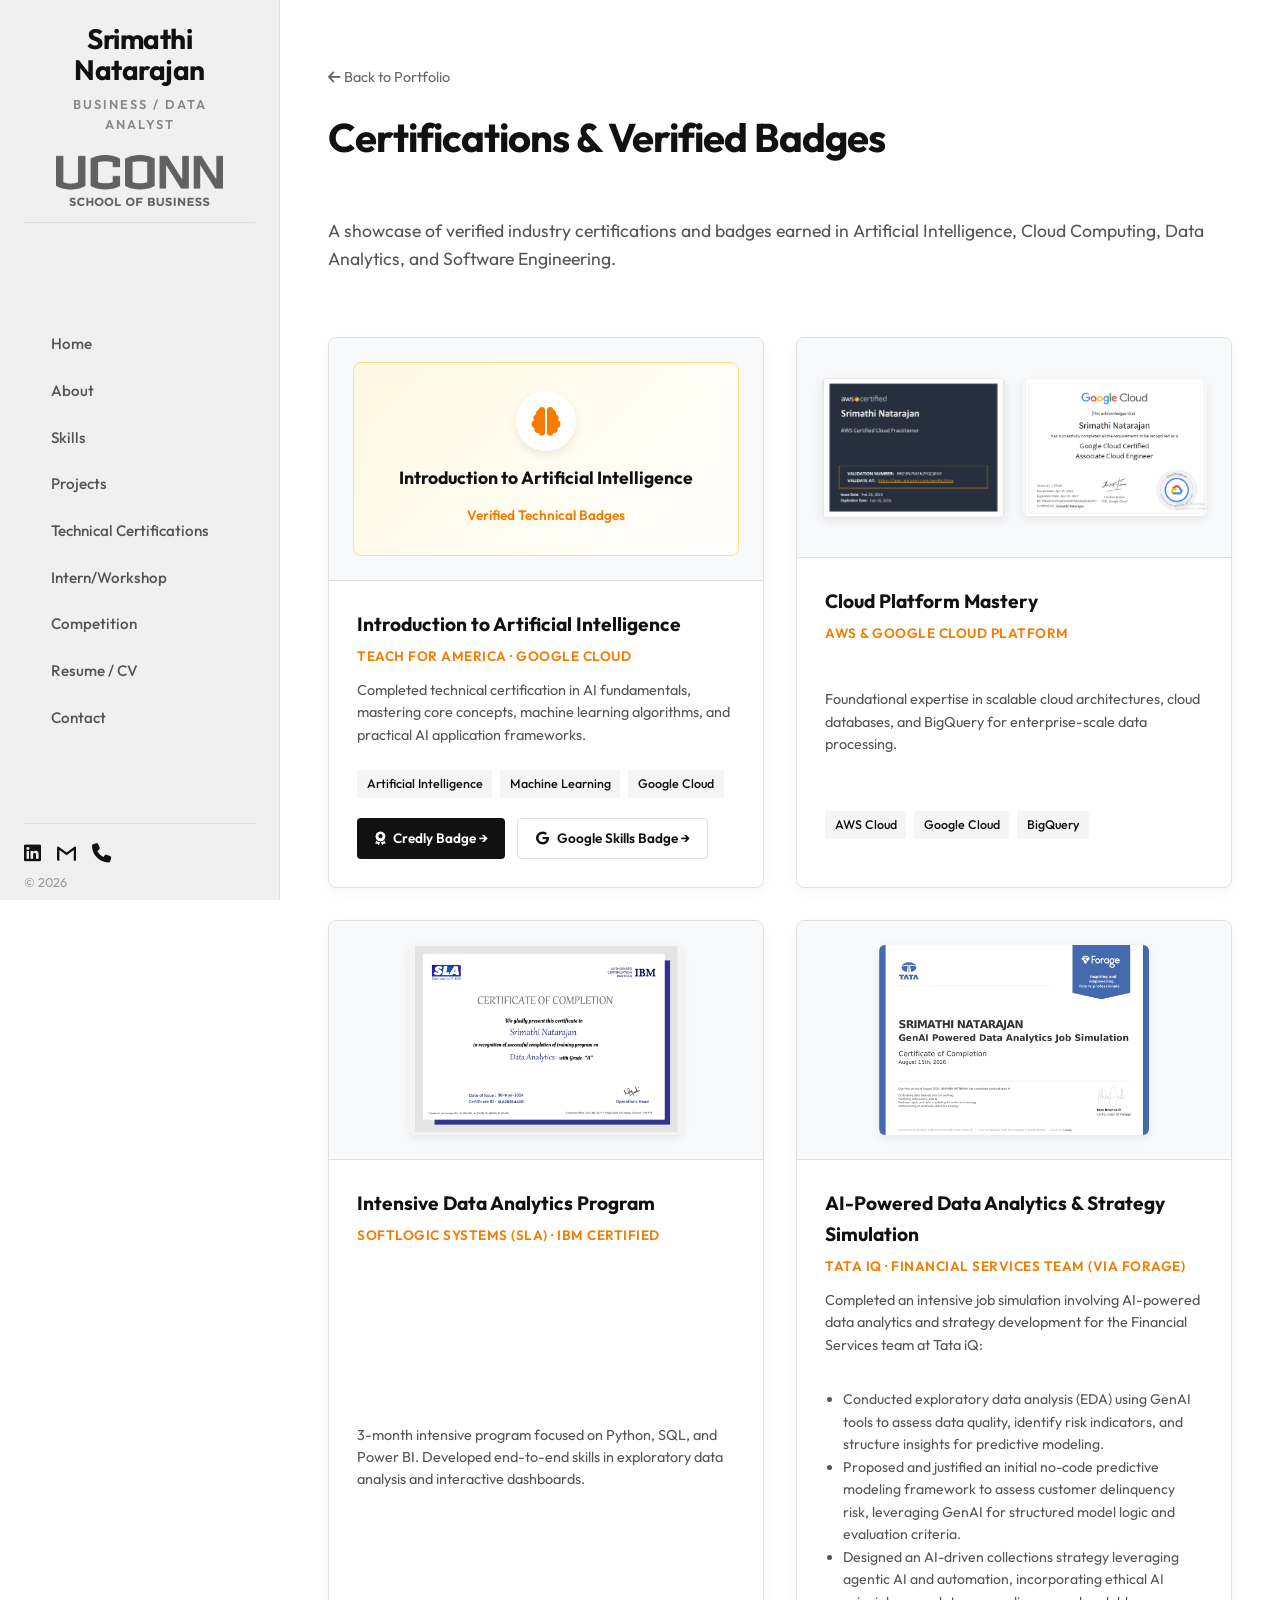
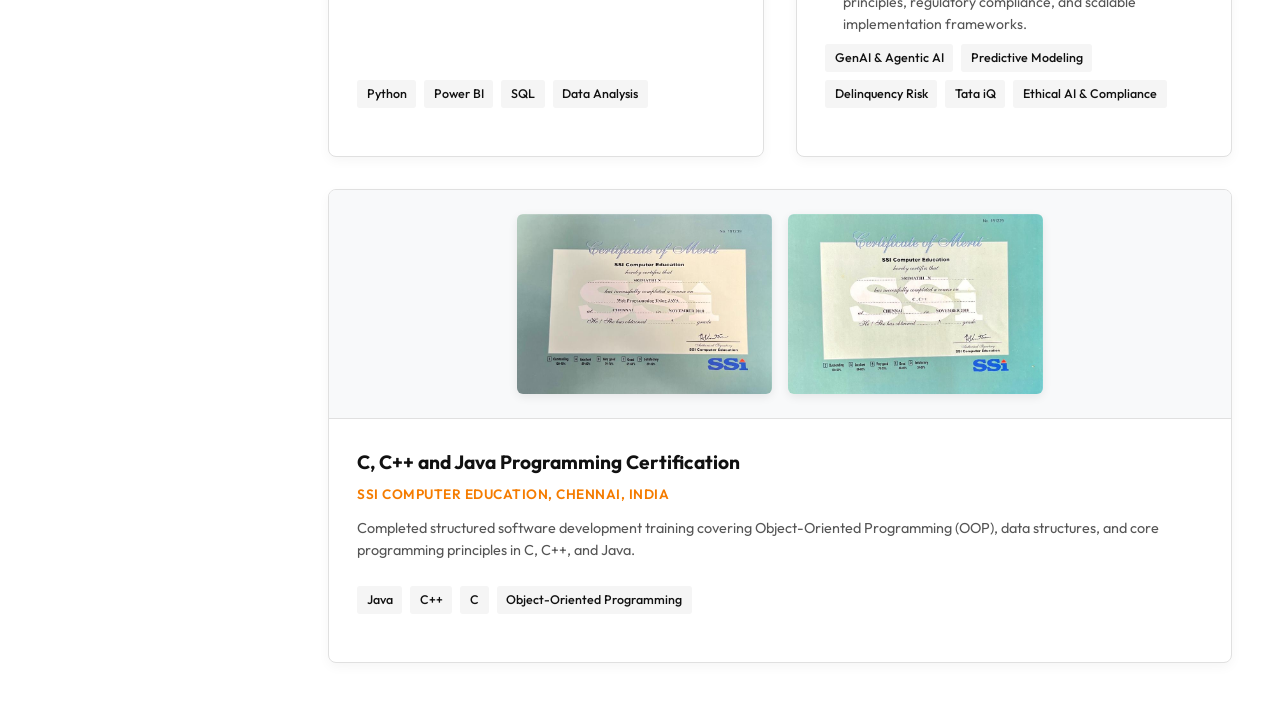
==== commit 30c269e0: "Add files via upload" ====
--- a/certifications.html
+++ b/certifications.html
@@ -147,25 +147,26 @@
                             </div>
                         </div>
 
-                        <!-- 4. Forage Job Simulation -->
-                        <div class="cert-visual-card">
-                            <div class="cert-media-wrap">
-                                <div class="cert-badge-box">
-                                    <div class="cert-badge-icon-wrapper">
-                                        <i class="fa-solid fa-briefcase"></i>
-                                    </div>
-                                    <strong style="font-size: 1.1rem; color: var(--text-black);">Forage Virtual Experience</strong>
-                                    <span style="font-size: 0.85rem; color: #f57c00; font-weight: 600;">Job Simulation Certificate</span>
-                                </div>
-                            </div>
-                            <div class="cert-body">
-                                <h3>Forage Job Simulation Certification</h3>
-                                <p class="cert-org">Forage</p>
-                                <p>Completed practical job simulation program on Forage, delivering data analysis and business problem solutions modeled on industry standards.</p>
-                                <div class="cert-tags">
-                                    <span>Job Simulation</span>
-                                    <span>Data Analytics</span>
-                                    <span>Business Problem Solving</span>
+                        <!-- 4. Tata iQ AI Data Analytics Job Simulation -->
+                        <div class="cert-visual-card">
+                            <div class="cert-media-wrap">
+                                <img src="tata_iq_genai_certificate.png" alt="Tata iQ GenAI Powered Data Analytics Job Simulation Certificate" class="single-cert-img">
+                            </div>
+                            <div class="cert-body">
+                                <h3>AI-Powered Data Analytics &amp; Strategy Simulation</h3>
+                                <p class="cert-org">Tata iQ &middot; Financial Services Team (via Forage)</p>
+                                <p>Completed an intensive job simulation involving AI-powered data analytics and strategy development for the Financial Services team at Tata iQ:</p>
+                                <ul style="margin: 0.5rem 0; padding-left: 1.1rem; font-size: 0.88rem; color: var(--text-grey);">
+                                    <li>Conducted exploratory data analysis (EDA) using GenAI tools to assess data quality, identify risk indicators, and structure insights for predictive modeling.</li>
+                                    <li>Proposed and justified an initial no-code predictive modeling framework to assess customer delinquency risk, leveraging GenAI for structured model logic and evaluation criteria.</li>
+                                    <li>Designed an AI-driven collections strategy leveraging agentic AI and automation, incorporating ethical AI principles, regulatory compliance, and scalable implementation frameworks.</li>
+                                </ul>
+                                <div class="cert-tags">
+                                    <span>GenAI &amp; Agentic AI</span>
+                                    <span>Predictive Modeling</span>
+                                    <span>Delinquency Risk</span>
+                                    <span>Tata iQ</span>
+                                    <span>Ethical AI &amp; Compliance</span>
                                 </div>
                             </div>
                         </div>
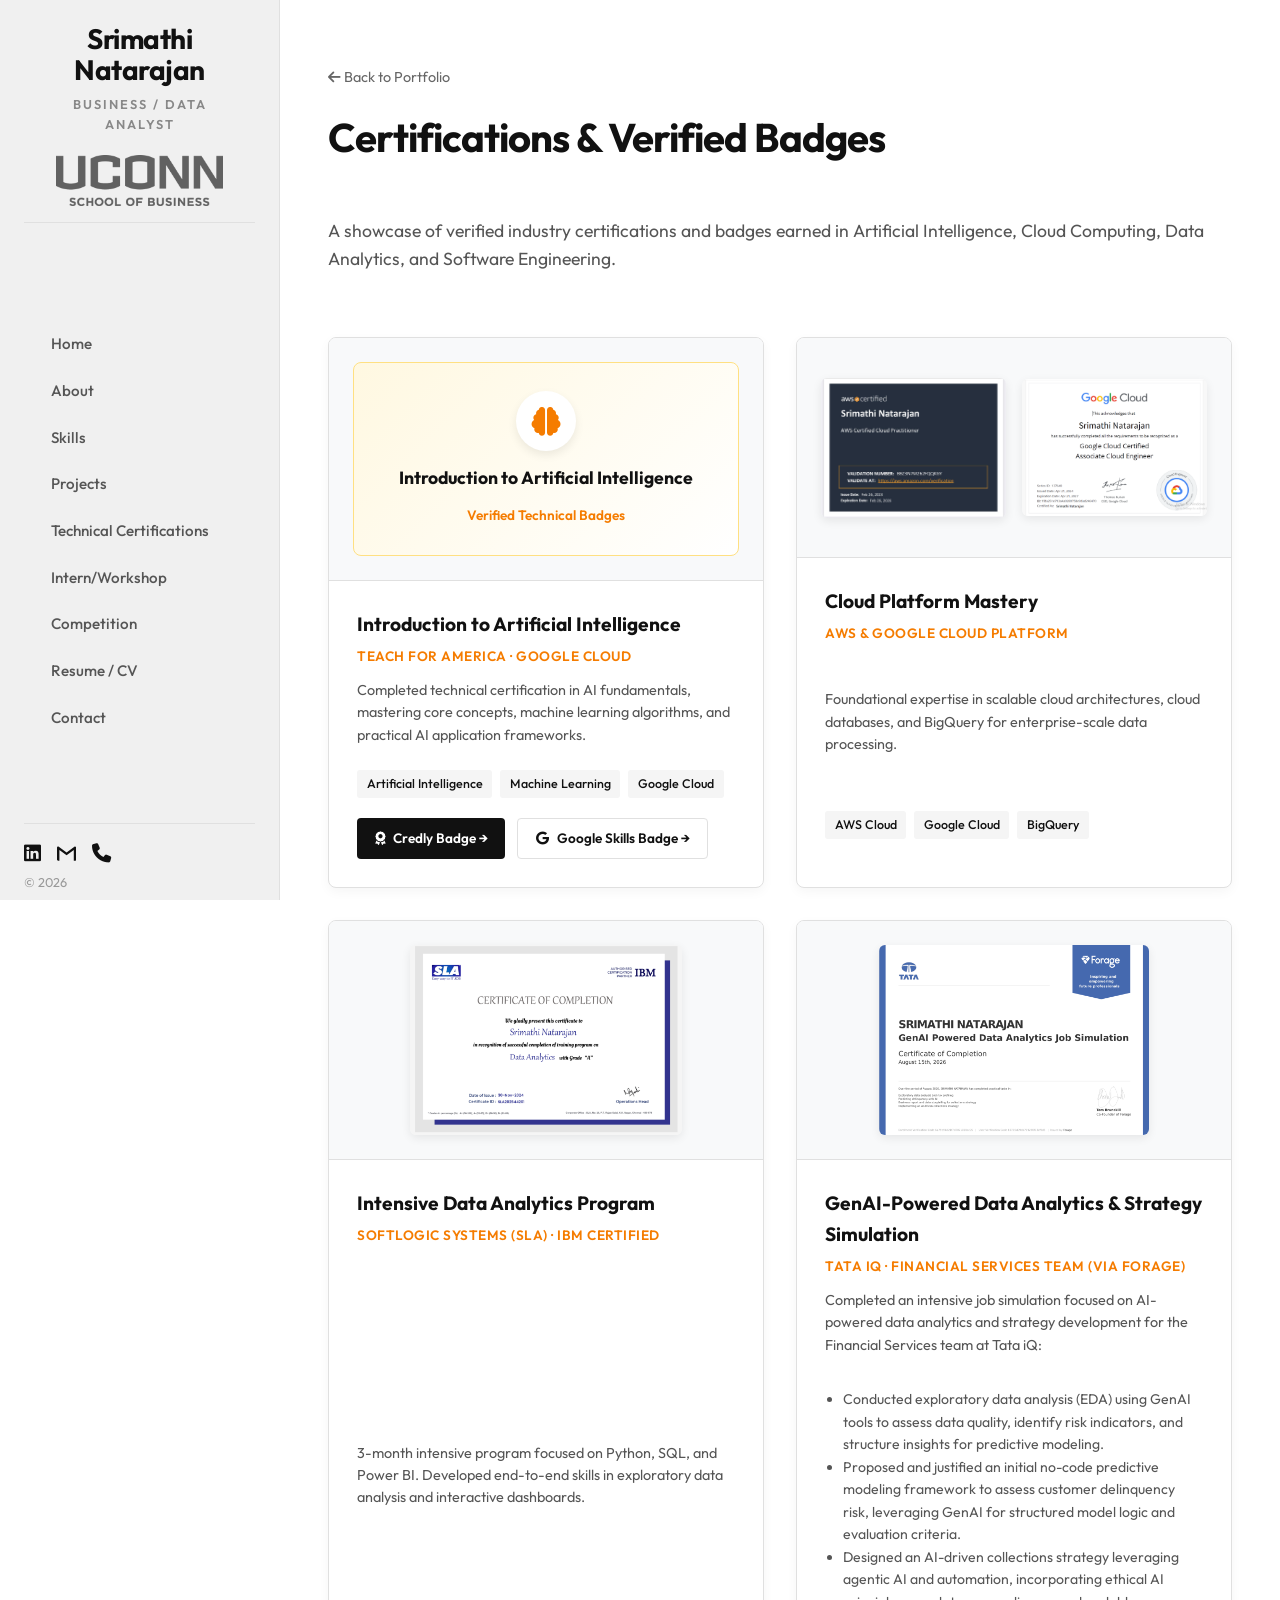
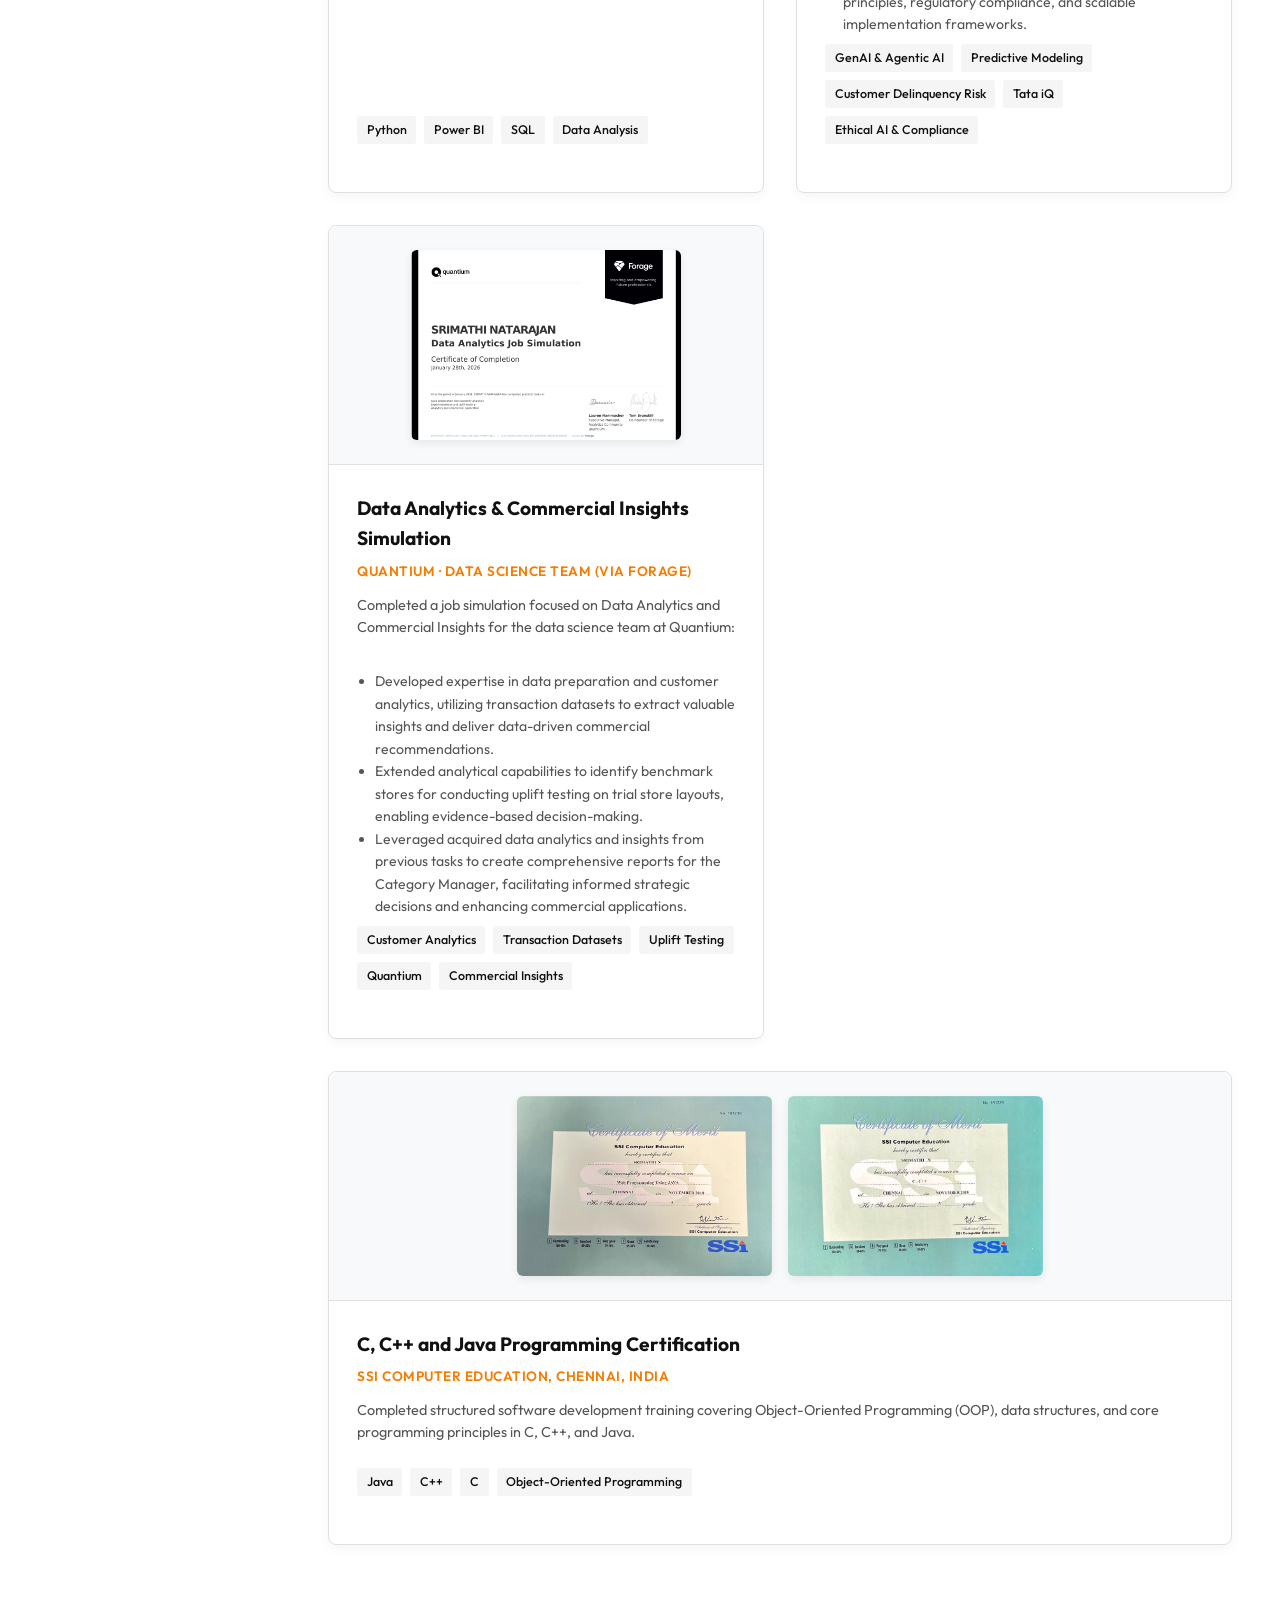
==== commit 1cf9bd3e: "Add files via upload" ====
--- a/certifications.html
+++ b/certifications.html
@@ -153,9 +153,9 @@
                                 <img src="tata_iq_genai_certificate.png" alt="Tata iQ GenAI Powered Data Analytics Job Simulation Certificate" class="single-cert-img">
                             </div>
                             <div class="cert-body">
-                                <h3>AI-Powered Data Analytics &amp; Strategy Simulation</h3>
+                                <h3>GenAI-Powered Data Analytics &amp; Strategy Simulation</h3>
                                 <p class="cert-org">Tata iQ &middot; Financial Services Team (via Forage)</p>
-                                <p>Completed an intensive job simulation involving AI-powered data analytics and strategy development for the Financial Services team at Tata iQ:</p>
+                                <p>Completed an intensive job simulation focused on AI-powered data analytics and strategy development for the Financial Services team at Tata iQ:</p>
                                 <ul style="margin: 0.5rem 0; padding-left: 1.1rem; font-size: 0.88rem; color: var(--text-grey);">
                                     <li>Conducted exploratory data analysis (EDA) using GenAI tools to assess data quality, identify risk indicators, and structure insights for predictive modeling.</li>
                                     <li>Proposed and justified an initial no-code predictive modeling framework to assess customer delinquency risk, leveraging GenAI for structured model logic and evaluation criteria.</li>
@@ -164,9 +164,33 @@
                                 <div class="cert-tags">
                                     <span>GenAI &amp; Agentic AI</span>
                                     <span>Predictive Modeling</span>
-                                    <span>Delinquency Risk</span>
+                                    <span>Customer Delinquency Risk</span>
                                     <span>Tata iQ</span>
                                     <span>Ethical AI &amp; Compliance</span>
+                                </div>
+                            </div>
+                        </div>
+
+                        <!-- 5. Quantium Data Analytics Job Simulation -->
+                        <div class="cert-visual-card">
+                            <div class="cert-media-wrap">
+                                <img src="quantium_data_analytics_certificate.png" alt="Quantium Data Analytics Job Simulation Certificate" class="single-cert-img">
+                            </div>
+                            <div class="cert-body">
+                                <h3>Data Analytics &amp; Commercial Insights Simulation</h3>
+                                <p class="cert-org">Quantium &middot; Data Science Team (via Forage)</p>
+                                <p>Completed a job simulation focused on Data Analytics and Commercial Insights for the data science team at Quantium:</p>
+                                <ul style="margin: 0.5rem 0; padding-left: 1.1rem; font-size: 0.88rem; color: var(--text-grey);">
+                                    <li>Developed expertise in data preparation and customer analytics, utilizing transaction datasets to extract valuable insights and deliver data-driven commercial recommendations.</li>
+                                    <li>Extended analytical capabilities to identify benchmark stores for conducting uplift testing on trial store layouts, enabling evidence-based decision-making.</li>
+                                    <li>Leveraged acquired data analytics and insights from previous tasks to create comprehensive reports for the Category Manager, facilitating informed strategic decisions and enhancing commercial applications.</li>
+                                </ul>
+                                <div class="cert-tags">
+                                    <span>Customer Analytics</span>
+                                    <span>Transaction Datasets</span>
+                                    <span>Uplift Testing</span>
+                                    <span>Quantium</span>
+                                    <span>Commercial Insights</span>
                                 </div>
                             </div>
                         </div>
